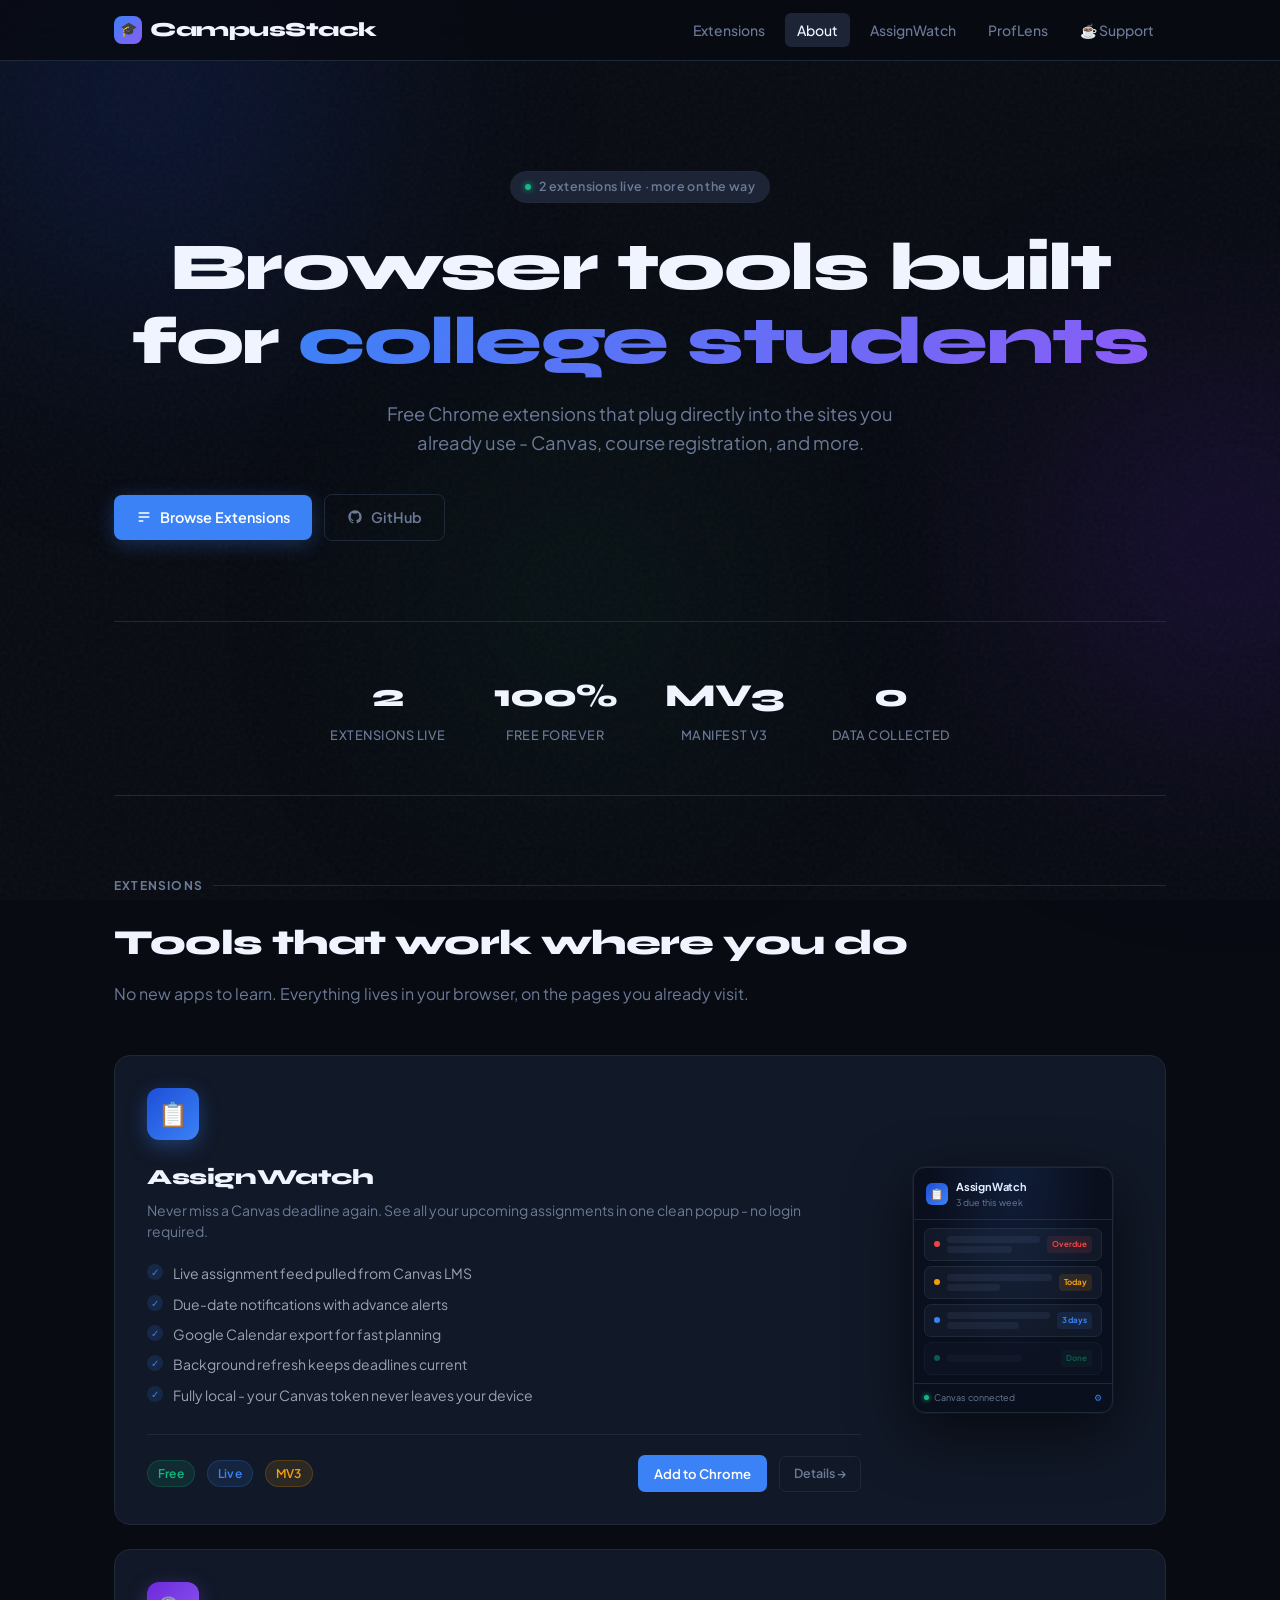
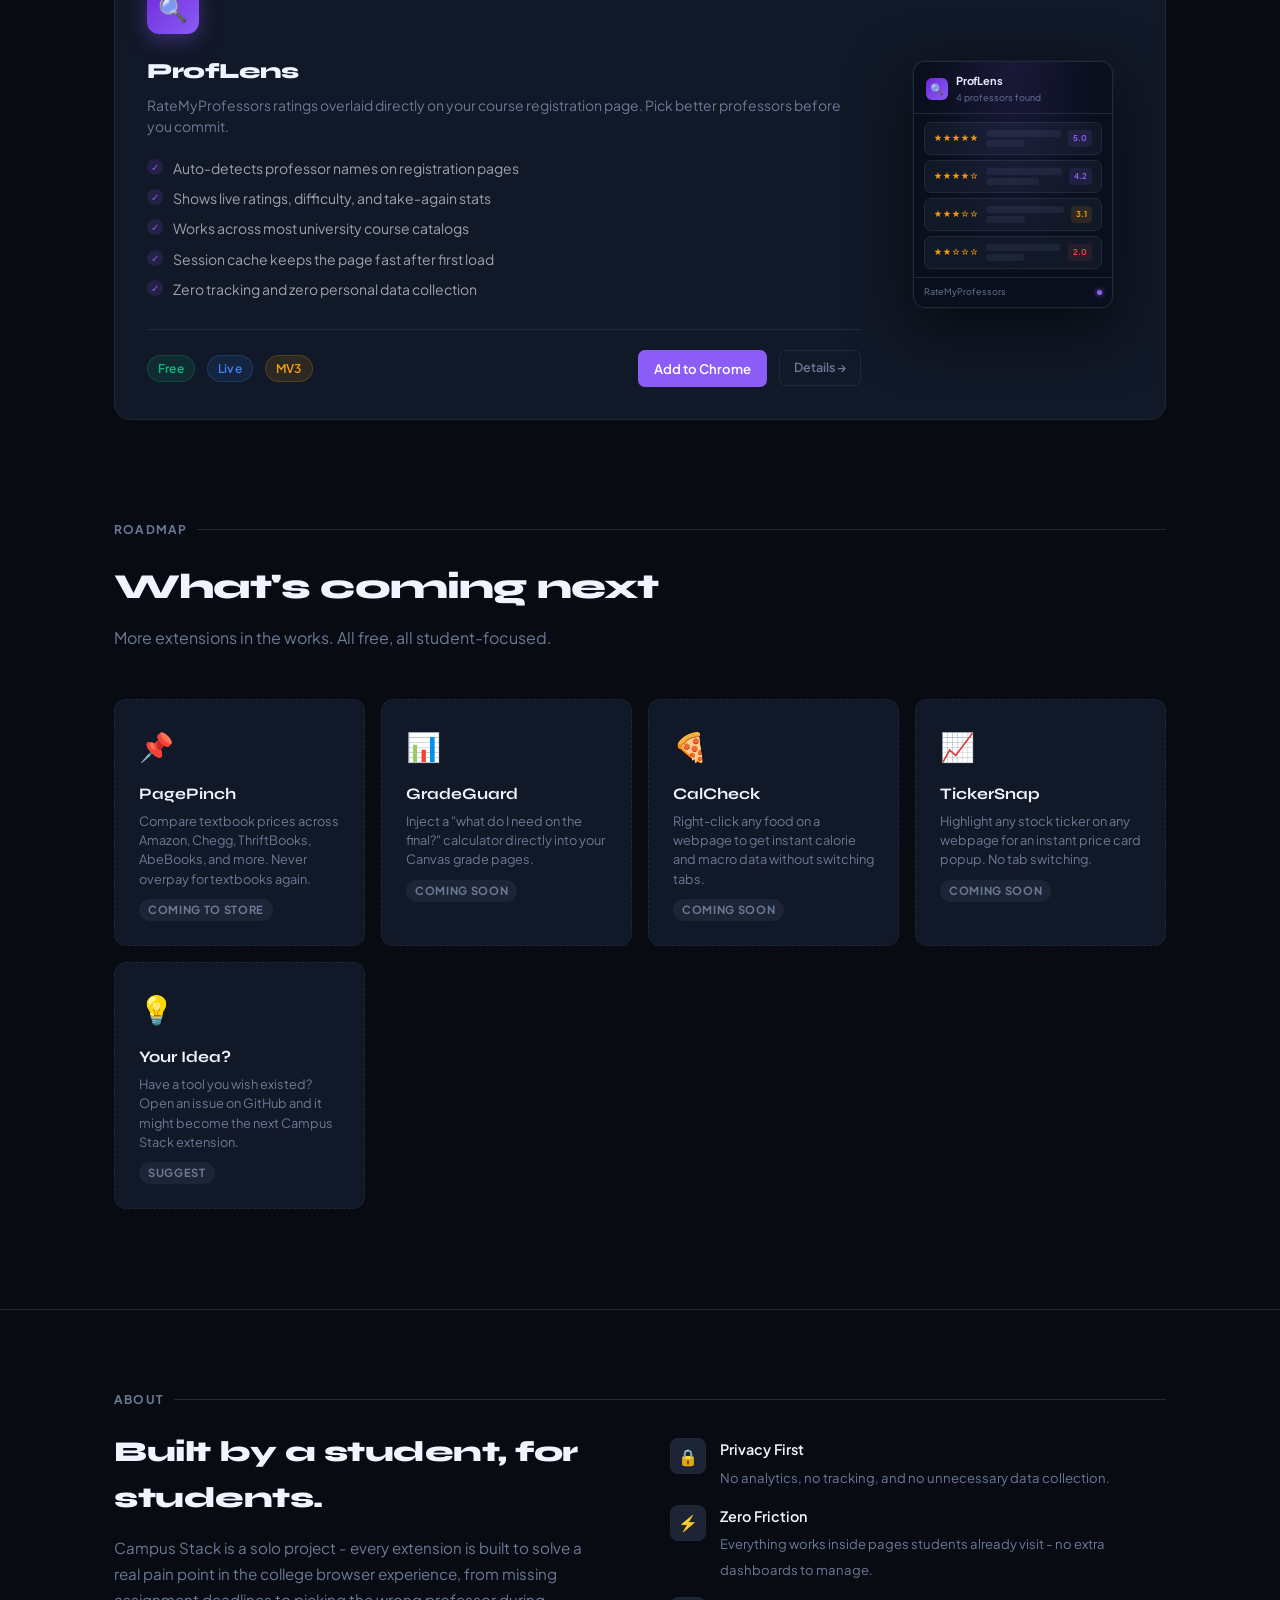
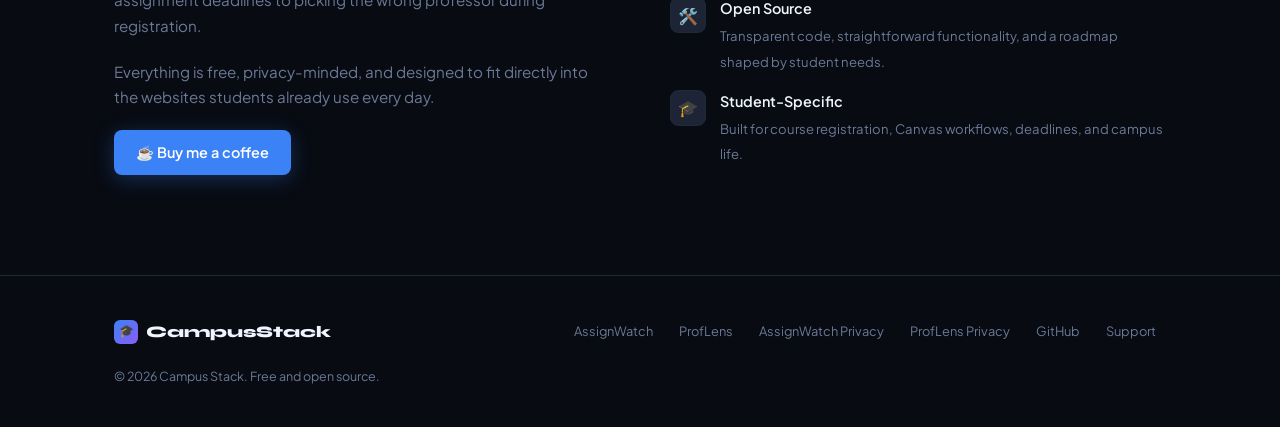
==== index.html @ e3890bf1 "Rebuild campusstack.dev — scroll animations, detail pages, popup mockups - Extract CSS/JS into style" ====
<!DOCTYPE html>
<html lang="en">
<head>
  <meta charset="UTF-8">
  <meta name="viewport" content="width=device-width, initial-scale=1.0">
  <title>Campus Stack - Free Chrome Extensions for Students</title>
  <meta name="description" content="Free Chrome extensions built for college students. Track assignments, find professor ratings, and more - all without leaving your browser.">
  <link rel="preconnect" href="https://fonts.googleapis.com">
  <link rel="preconnect" href="https://fonts.gstatic.com" crossorigin>
  <link href="https://fonts.googleapis.com/css2?family=Syne:wght@700;800&family=Plus+Jakarta+Sans:wght@400;500;600&display=swap" rel="stylesheet">
  <link rel="stylesheet" href="style.css">
  <script src="main.js" defer></script>
</head>
<body>
  <div class="blob blob-1"></div>
  <div class="blob blob-2"></div>
  <div class="blob blob-3"></div>

  <nav>
    <div class="nav-inner">
      <a href="/" class="nav-logo">
        <span class="logo-icon">🎓</span>
        CampusStack
      </a>
      <div class="nav-links">
        <a href="#extensions">Extensions</a>
        <a href="#about">About</a>
        <a href="assignwatch/">AssignWatch</a>
        <a href="proflens/">ProfLens</a>
        <a href="https://buymeacoffee.com/nefariousdeed" target="_blank" rel="noopener noreferrer">☕ Support</a>
      </div>
      <button class="nav-hamburger" id="nav-hamburger" aria-label="Toggle menu" aria-expanded="false" type="button">
        <svg width="20" height="20" fill="none" viewBox="0 0 24 24" stroke="currentColor" stroke-width="2">
          <path d="M4 6h16M4 12h16M4 18h16"></path>
        </svg>
      </button>
    </div>
  </nav>

  <section class="hero">
    <div class="container">
      <div class="hero-badge animate-up">
        <span class="dot"></span>
        2 extensions live · more on the way
      </div>
      <h1 class="animate-up delay-1">Browser tools built for <span class="accent">college students</span></h1>
      <p class="animate-up delay-2">Free Chrome extensions that plug directly into the sites you already use - Canvas, course registration, and more.</p>
      <div class="hero-ctas animate-up delay-3">
        <a href="#extensions" class="btn-primary">
          <svg width="16" height="16" fill="none" viewBox="0 0 24 24" stroke="currentColor" stroke-width="2"><path d="M4 6h16M4 12h16M4 18h7"></path></svg>
          Browse Extensions
        </a>
        <a href="https://github.com/nefariousdeed" target="_blank" rel="noopener noreferrer" class="btn-ghost">
          <svg width="16" height="16" viewBox="0 0 24 24" fill="currentColor"><path d="M12 2C6.477 2 2 6.484 2 12.017c0 4.425 2.865 8.18 6.839 9.504.5.092.682-.217.682-.483 0-.237-.008-.868-.013-1.703-2.782.605-3.369-1.343-3.369-1.343-.454-1.158-1.11-1.466-1.11-1.466-.908-.62.069-.608.069-.608 1.003.07 1.531 1.032 1.531 1.032.892 1.53 2.341 1.088 2.91.832.092-.647.35-1.088.636-1.338-2.22-.253-4.555-1.113-4.555-4.951 0-1.093.39-1.988 1.029-2.688-.103-.253-.446-1.272.098-2.65 0 0 .84-.27 2.75 1.026A9.564 9.564 0 0112 6.844c.85.004 1.705.115 2.504.337 1.909-1.296 2.747-1.027 2.747-1.027.546 1.379.202 2.398.1 2.651.64.7 1.028 1.595 1.028 2.688 0 3.848-2.339 4.695-4.566 4.92.359.31.678.921.678 1.856 0 1.338-.012 2.419-.012 2.747 0 .268.18.58.688.482A10.019 10.019 0 0022 12.017C22 6.484 17.522 2 12 2z"></path></svg>
          GitHub
        </a>
      </div>
    </div>
  </section>

  <div class="container">
    <div class="stats">
      <div class="stat">
        <span class="stat-number animate-up" data-target="2">2</span>
        <span class="stat-label animate-up delay-1">Extensions Live</span>
      </div>
      <div class="stat">
        <span class="stat-number animate-up delay-1">100%</span>
        <span class="stat-label animate-up delay-2">Free Forever</span>
      </div>
      <div class="stat">
        <span class="stat-number animate-up delay-2">MV3</span>
        <span class="stat-label animate-up delay-3">Manifest V3</span>
      </div>
      <div class="stat">
        <span class="stat-number animate-up delay-3" data-target="0">0</span>
        <span class="stat-label animate-up delay-4">Data Collected</span>
      </div>
    </div>
  </div>

  <section class="extensions" id="extensions">
    <div class="container">
      <div class="section-label animate-up">Extensions</div>
      <h2 class="section-title animate-up delay-1">Tools that work where you do</h2>
      <p class="section-sub animate-up delay-2">No new apps to learn. Everything lives in your browser, on the pages you already visit.</p>

      <div class="ext-grid">
        <div class="ext-card blue animate-up">
          <div class="ext-content">
            <div class="ext-icon blue">📋</div>
            <div class="ext-name">AssignWatch</div>
            <div class="ext-tagline">Never miss a Canvas deadline again. See all your upcoming assignments in one clean popup - no login required.</div>
            <ul class="ext-features">
              <li><span class="check blue">✓</span>Live assignment feed pulled from Canvas LMS</li>
              <li><span class="check blue">✓</span>Due-date notifications with advance alerts</li>
              <li><span class="check blue">✓</span>Google Calendar export for fast planning</li>
              <li><span class="check blue">✓</span>Background refresh keeps deadlines current</li>
              <li><span class="check blue">✓</span>Fully local - your Canvas token never leaves your device</li>
            </ul>
            <div class="ext-footer">
              <div class="ext-meta">
                <span class="ext-tag free">Free</span>
                <span class="ext-tag live">Live</span>
                <span class="ext-tag mv3">MV3</span>
              </div>
              <div class="ext-actions">
                <a href="https://chromewebstore.google.com/detail/assignwatch/hmjgbdkllpommkibiebcnhfihbcpmija" target="_blank" rel="noopener noreferrer" class="btn-ext blue">Add to Chrome</a>
                <a href="assignwatch/" class="btn-ghost btn-ext" style="font-size:0.78rem; padding:7px 14px;">Details →</a>
              </div>
            </div>
          </div>
          <div class="ext-preview">
            <div class="popup-mockup blue-glow">
              <div class="popup-header">
                <div class="popup-header-icon" style="background:linear-gradient(135deg,#1d4ed8,#3b82f6)">📋</div>
                <div>
                  <div class="popup-header-title">AssignWatch</div>
                  <div class="popup-header-sub">3 due this week</div>
                </div>
              </div>
              <div class="popup-body">
                <div class="popup-row">
                  <div class="popup-row-dot" style="background:#ef4444"></div>
                  <div class="popup-row-lines">
                    <div class="popup-row-line w-full"></div>
                    <div class="popup-row-line w-70"></div>
                  </div>
                  <div class="popup-row-badge" style="background:rgba(239,68,68,0.12);color:#ef4444">Overdue</div>
                </div>
                <div class="popup-row">
                  <div class="popup-row-dot" style="background:#f59e0b"></div>
                  <div class="popup-row-lines">
                    <div class="popup-row-line w-full"></div>
                    <div class="popup-row-line w-50"></div>
                  </div>
                  <div class="popup-row-badge" style="background:rgba(245,158,11,0.12);color:#f59e0b">Today</div>
                </div>
                <div class="popup-row">
                  <div class="popup-row-dot" style="background:#3b82f6"></div>
                  <div class="popup-row-lines">
                    <div class="popup-row-line w-full"></div>
                    <div class="popup-row-line w-70"></div>
                  </div>
                  <div class="popup-row-badge" style="background:rgba(59,130,246,0.12);color:#3b82f6">3 days</div>
                </div>
                <div class="popup-row" style="opacity:0.45">
                  <div class="popup-row-dot" style="background:#10b981"></div>
                  <div class="popup-row-lines">
                    <div class="popup-row-line w-70"></div>
                  </div>
                  <div class="popup-row-badge" style="background:rgba(16,185,129,0.1);color:#10b981">Done</div>
                </div>
              </div>
              <div class="popup-footer">
                <div style="display:flex;align-items:center;gap:5px">
                  <div class="popup-footer-dot"></div>
                  <div class="popup-footer-text">Canvas connected</div>
                </div>
                <div class="popup-footer-text" style="color:#3b82f6">⚙</div>
              </div>
            </div>
          </div>
        </div>

        <div class="ext-card purple animate-up delay-2">
          <div class="ext-content">
            <div class="ext-icon purple">🔍</div>
            <div class="ext-name">ProfLens</div>
            <div class="ext-tagline">RateMyProfessors ratings overlaid directly on your course registration page. Pick better professors before you commit.</div>
            <ul class="ext-features">
              <li><span class="check purple">✓</span>Auto-detects professor names on registration pages</li>
              <li><span class="check purple">✓</span>Shows live ratings, difficulty, and take-again stats</li>
              <li><span class="check purple">✓</span>Works across most university course catalogs</li>
              <li><span class="check purple">✓</span>Session cache keeps the page fast after first load</li>
              <li><span class="check purple">✓</span>Zero tracking and zero personal data collection</li>
            </ul>
            <div class="ext-footer">
              <div class="ext-meta">
                <span class="ext-tag free">Free</span>
                <span class="ext-tag live">Live</span>
                <span class="ext-tag mv3">MV3</span>
              </div>
              <div class="ext-actions">
                <a href="https://chromewebstore.google.com/detail/proflens/adcnbjmmnhijnghhgcfhgnbnobldcikc" target="_blank" rel="noopener noreferrer" class="btn-ext purple">Add to Chrome</a>
                <a href="proflens/" class="btn-ghost btn-ext" style="font-size:0.78rem; padding:7px 14px;">Details →</a>
              </div>
            </div>
          </div>
          <div class="ext-preview">
            <div class="popup-mockup purple-glow">
              <div class="popup-header">
                <div class="popup-header-icon" style="background:linear-gradient(135deg,#6d28d9,#8b5cf6)">🔍</div>
                <div>
                  <div class="popup-header-title">ProfLens</div>
                  <div class="popup-header-sub">4 professors found</div>
                </div>
              </div>
              <div class="popup-body">
                <div class="popup-row">
                  <div style="font-size:9px;color:#f59e0b;letter-spacing:1px;flex-shrink:0">★★★★★</div>
                  <div class="popup-row-lines">
                    <div class="popup-row-line w-full"></div>
                    <div class="popup-row-line w-50"></div>
                  </div>
                  <div class="popup-row-badge" style="background:rgba(139,92,246,0.12);color:#8b5cf6">5.0</div>
                </div>
                <div class="popup-row">
                  <div style="font-size:9px;color:#f59e0b;letter-spacing:1px;flex-shrink:0">★★★★☆</div>
                  <div class="popup-row-lines">
                    <div class="popup-row-line w-full"></div>
                    <div class="popup-row-line w-70"></div>
                  </div>
                  <div class="popup-row-badge" style="background:rgba(139,92,246,0.12);color:#8b5cf6">4.2</div>
                </div>
                <div class="popup-row">
                  <div style="font-size:9px;color:#f59e0b;letter-spacing:1px;flex-shrink:0">★★★☆☆</div>
                  <div class="popup-row-lines">
                    <div class="popup-row-line w-full"></div>
                    <div class="popup-row-line w-50"></div>
                  </div>
                  <div class="popup-row-badge" style="background:rgba(245,158,11,0.12);color:#f59e0b">3.1</div>
                </div>
                <div class="popup-row">
                  <div style="font-size:9px;color:#f59e0b;letter-spacing:1px;flex-shrink:0">★★☆☆☆</div>
                  <div class="popup-row-lines">
                    <div class="popup-row-line w-full"></div>
                    <div class="popup-row-line w-50"></div>
                  </div>
                  <div class="popup-row-badge" style="background:rgba(239,68,68,0.1);color:#ef4444">2.0</div>
                </div>
              </div>
              <div class="popup-footer">
                <div class="popup-footer-text">RateMyProfessors</div>
                <div class="popup-footer-dot" style="background:#8b5cf6;box-shadow:0 0 5px #8b5cf6"></div>
              </div>
            </div>
          </div>
        </div>
      </div>
    </div>
  </section>

  <section class="coming-soon" id="roadmap">
    <div class="container">
      <div class="section-label animate-up">Roadmap</div>
      <h2 class="section-title animate-up delay-1">What's coming next</h2>
      <p class="section-sub animate-up delay-2">More extensions in the works. All free, all student-focused.</p>
      <div class="coming-grid">
        <div class="coming-card animate-up">
          <div class="coming-icon">📌</div>
          <div class="coming-name">PagePinch</div>
          <div class="coming-desc">Compare textbook prices across Amazon, Chegg, ThriftBooks, AbeBooks, and more. Never overpay for textbooks again.</div>
          <span class="coming-pill">Coming to Store</span>
        </div>
        <div class="coming-card animate-up delay-1">
          <div class="coming-icon">📊</div>
          <div class="coming-name">GradeGuard</div>
          <div class="coming-desc">Inject a "what do I need on the final?" calculator directly into your Canvas grade pages.</div>
          <span class="coming-pill">Coming Soon</span>
        </div>
        <div class="coming-card animate-up delay-2">
          <div class="coming-icon">🍕</div>
          <div class="coming-name">CalCheck</div>
          <div class="coming-desc">Right-click any food on a webpage to get instant calorie and macro data without switching tabs.</div>
          <span class="coming-pill">Coming Soon</span>
        </div>
        <div class="coming-card animate-up delay-3">
          <div class="coming-icon">📈</div>
          <div class="coming-name">TickerSnap</div>
          <div class="coming-desc">Highlight any stock ticker on any webpage for an instant price card popup. No tab switching.</div>
          <span class="coming-pill">Coming Soon</span>
        </div>
        <div class="coming-card animate-up delay-4">
          <div class="coming-icon">💡</div>
          <div class="coming-name">Your Idea?</div>
          <div class="coming-desc">Have a tool you wish existed? Open an issue on GitHub and it might become the next Campus Stack extension.</div>
          <span class="coming-pill">Suggest</span>
        </div>
      </div>
    </div>
  </section>

  <section class="about" id="about">
    <div class="container">
      <div class="section-label animate-up">About</div>
      <div class="about-inner">
        <div class="about-text animate-up delay-1">
          <h2>Built by a student, for students.</h2>
          <p>Campus Stack is a solo project - every extension is built to solve a real pain point in the college browser experience, from missing assignment deadlines to picking the wrong professor during registration.</p>
          <p>Everything is free, privacy-minded, and designed to fit directly into the websites students already use every day.</p>
          <a href="https://buymeacoffee.com/nefariousdeed" target="_blank" rel="noopener noreferrer" class="btn-primary">☕ Buy me a coffee</a>
        </div>
        <div class="about-values animate-up delay-2">
          <div class="about-val">
            <div class="about-val-icon">🔒</div>
            <div class="about-val-text">
              <strong>Privacy First</strong>
              <span>No analytics, no tracking, and no unnecessary data collection.</span>
            </div>
          </div>
          <div class="about-val">
            <div class="about-val-icon">⚡</div>
            <div class="about-val-text">
              <strong>Zero Friction</strong>
              <span>Everything works inside pages students already visit - no extra dashboards to manage.</span>
            </div>
          </div>
          <div class="about-val">
            <div class="about-val-icon">🛠️</div>
            <div class="about-val-text">
              <strong>Open Source</strong>
              <span>Transparent code, straightforward functionality, and a roadmap shaped by student needs.</span>
            </div>
          </div>
          <div class="about-val">
            <div class="about-val-icon">🎓</div>
            <div class="about-val-text">
              <strong>Student-Specific</strong>
              <span>Built for course registration, Canvas workflows, deadlines, and campus life.</span>
            </div>
          </div>
        </div>
      </div>
    </div>
  </section>

  <footer>
    <div class="container">
      <div class="footer-inner">
        <a href="/" class="footer-logo">
          <span class="logo-icon">🎓</span>
          CampusStack
        </a>
        <div class="footer-links">
          <a href="assignwatch/">AssignWatch</a>
          <a href="proflens/">ProfLens</a>
          <a href="assignwatch/privacy.html">AssignWatch Privacy</a>
          <a href="proflens/privacy.html">ProfLens Privacy</a>
          <a href="https://github.com/nefariousdeed" target="_blank" rel="noopener noreferrer">GitHub</a>
          <a href="https://buymeacoffee.com/nefariousdeed" target="_blank" rel="noopener noreferrer">Support</a>
        </div>
        <span class="footer-copy">© 2026 Campus Stack. Free and open source.</span>
      </div>
    </div>
  </footer>
</body>
</html>
---- style.css ----
*, *::before, *::after {
  box-sizing: border-box;
  margin: 0;
  padding: 0;
}

:root {
  --bg: #080b12;
  --surface: #0e1220;
  --card: #111827;
  --border: #1f2937;
  --blue: #3b82f6;
  --blue-glow: rgba(59, 130, 246, 0.18);
  --purple: #8b5cf6;
  --green: #10b981;
  --amber: #f59e0b;
  --text: #f0f4ff;
  --muted: #6b7a96;
  --subtle: #1c2436;
}

html {
  scroll-behavior: smooth;
}

body {
  background: var(--bg);
  color: var(--text);
  font-family: 'Plus Jakarta Sans', sans-serif;
  font-size: 16px;
  line-height: 1.6;
  min-height: 100vh;
  overflow-x: hidden;
}

body::before {
  content: '';
  position: fixed;
  inset: 0;
  background-image: url("data:image/svg+xml,%3Csvg viewBox='0 0 256 256' xmlns='http://www.w3.org/2000/svg'%3E%3Cfilter id='n'%3E%3CfeTurbulence type='fractalNoise' baseFrequency='0.9' numOctaves='4' stitchTiles='stitch'/%3E%3C/filter%3E%3Crect width='100%25' height='100%25' filter='url(%23n)' opacity='0.04'/%3E%3C/svg%3E");
  pointer-events: none;
  z-index: 0;
}

.blob {
  position: fixed;
  border-radius: 50%;
  filter: blur(120px);
  pointer-events: none;
  z-index: 0;
  opacity: 0.35;
}

.blob-1 {
  width: 600px;
  height: 600px;
  top: -200px;
  left: -150px;
  background: radial-gradient(circle, #1d40af 0%, transparent 70%);
}

.blob-2 {
  width: 500px;
  height: 500px;
  top: 300px;
  right: -200px;
  background: radial-gradient(circle, #5b21b6 0%, transparent 70%);
}

.blob-3 {
  width: 400px;
  height: 400px;
  bottom: 100px;
  left: 30%;
  background: radial-gradient(circle, #0e4d3a 0%, transparent 70%);
}

.container {
  max-width: 1100px;
  margin: 0 auto;
  padding: 0 24px;
  position: relative;
  z-index: 1;
}

nav {
  position: sticky;
  top: 0;
  z-index: 100;
  backdrop-filter: blur(16px);
  -webkit-backdrop-filter: blur(16px);
  background: rgba(8, 11, 18, 0.8);
  border-bottom: 1px solid var(--border);
}

nav.scrolled {
  box-shadow: 0 1px 24px rgba(0, 0, 0, 0.4);
}

.nav-inner {
  max-width: 1100px;
  margin: 0 auto;
  padding: 0 24px;
  min-height: 60px;
  display: flex;
  align-items: center;
  justify-content: space-between;
  position: relative;
}

.nav-logo,
.footer-logo {
  font-family: 'Syne', sans-serif;
  font-weight: 800;
  color: var(--text);
  text-decoration: none;
  display: inline-flex;
  align-items: center;
  gap: 8px;
}

.nav-logo {
  font-size: 1.25rem;
  letter-spacing: -0.5px;
}

.logo-icon,
.footer-logo .logo-icon {
  width: 28px;
  height: 28px;
  background: linear-gradient(135deg, var(--blue), var(--purple));
  border-radius: 8px;
  display: flex;
  align-items: center;
  justify-content: center;
  font-size: 14px;
}

.footer-logo .logo-icon {
  width: 24px;
  height: 24px;
  border-radius: 6px;
  font-size: 12px;
}

.nav-links {
  display: flex;
  align-items: center;
  gap: 8px;
}

.nav-links a {
  color: var(--muted);
  text-decoration: none;
  font-size: 0.875rem;
  font-weight: 500;
  padding: 6px 12px;
  border-radius: 6px;
  transition: color 0.2s, background 0.2s;
}

.nav-links a:hover,
.nav-links a.active {
  color: var(--text);
  background: var(--subtle);
}

.nav-hamburger {
  display: none;
  background: none;
  border: none;
  cursor: pointer;
  color: var(--muted);
  padding: 4px;
}

.hero {
  padding: 110px 0 80px;
  text-align: center;
}

.hero-badge,
.detail-hero-badge {
  display: inline-flex;
  align-items: center;
  gap: 8px;
  background: var(--subtle);
  border: 1px solid var(--border);
  border-radius: 100px;
  padding: 5px 14px;
  font-size: 0.78rem;
  font-weight: 600;
  color: var(--muted);
  letter-spacing: 0.03em;
}

.hero-badge {
  margin-bottom: 28px;
}

.hero-badge .dot {
  width: 6px;
  height: 6px;
  border-radius: 50%;
  background: var(--green);
  box-shadow: 0 0 6px var(--green);
}

.hero h1 {
  font-family: 'Syne', sans-serif;
  font-size: clamp(2.6rem, 6vw, 4.2rem);
  font-weight: 800;
  line-height: 1.1;
  letter-spacing: -1.5px;
  margin-bottom: 20px;
}

.hero h1 .accent {
  background: linear-gradient(135deg, var(--blue) 0%, var(--purple) 100%);
  -webkit-background-clip: text;
  -webkit-text-fill-color: transparent;
  background-clip: text;
}

.hero p {
  font-size: 1.15rem;
  color: var(--muted);
  max-width: 520px;
  margin: 0 auto 36px;
  font-weight: 400;
}

.hero-ctas,
.detail-cta-group,
.ext-actions {
  display: flex;
  align-items: center;
  gap: 12px;
  flex-wrap: wrap;
}

.btn-primary,
.btn-ghost,
.btn-ext {
  display: inline-flex;
  align-items: center;
  gap: 8px;
  font-family: 'Plus Jakarta Sans', sans-serif;
  font-weight: 600;
  text-decoration: none;
  border-radius: 8px;
  transition: background 0.2s, transform 0.15s, box-shadow 0.2s, border-color 0.2s, color 0.2s;
}

.btn-primary {
  background: var(--blue);
  color: #fff;
  font-size: 0.9rem;
  padding: 11px 22px;
  box-shadow: 0 4px 20px rgba(59, 130, 246, 0.3);
}

.btn-primary:hover {
  background: #2563eb;
  transform: translateY(-1px);
  box-shadow: 0 6px 28px rgba(59, 130, 246, 0.45);
}

.btn-ghost {
  background: transparent;
  color: var(--muted);
  border: 1px solid var(--border);
  font-size: 0.9rem;
  padding: 11px 22px;
}

.btn-ghost:hover {
  color: var(--text);
  border-color: #374151;
  transform: translateY(-1px);
}

.stats {
  display: flex;
  justify-content: center;
  gap: 48px;
  padding: 48px 0;
  border-top: 1px solid var(--border);
  border-bottom: 1px solid var(--border);
  margin-bottom: 80px;
  flex-wrap: wrap;
}

.stat {
  text-align: center;
}

.stat-number {
  font-family: 'Syne', sans-serif;
  font-size: 2rem;
  font-weight: 800;
  letter-spacing: -1px;
  color: var(--text);
  display: block;
}

.stat-label {
  font-size: 0.8rem;
  color: var(--muted);
  font-weight: 500;
  letter-spacing: 0.04em;
  text-transform: uppercase;
}

.section-label {
  display: flex;
  align-items: center;
  gap: 10px;
  font-size: 0.75rem;
  font-weight: 700;
  letter-spacing: 0.1em;
  text-transform: uppercase;
  color: var(--muted);
  margin-bottom: 20px;
}

.section-label::after {
  content: '';
  flex: 1;
  height: 1px;
  background: var(--border);
}

.section-title {
  font-family: 'Syne', sans-serif;
  font-size: clamp(1.6rem, 3.5vw, 2.2rem);
  font-weight: 800;
  letter-spacing: -0.8px;
  margin-bottom: 10px;
}

.section-sub {
  color: var(--muted);
  font-size: 1rem;
  margin-bottom: 48px;
}

.extensions,
.coming-soon {
  padding: 0 0 100px;
}

.ext-grid {
  display: grid;
  gap: 24px;
}

.ext-card {
  background: var(--card);
  border: 1px solid var(--border);
  border-radius: 16px;
  padding: 32px;
  transition: border-color 0.25s, transform 0.2s, box-shadow 0.25s;
  position: relative;
  overflow: hidden;
  display: grid;
  grid-template-columns: 1fr 240px;
  gap: 32px;
  align-items: start;
}

.ext-card::before {
  content: '';
  position: absolute;
  inset: 0;
  border-radius: 16px;
  opacity: 0;
  transition: opacity 0.3s;
}

.ext-card.blue::before {
  background: radial-gradient(ellipse at top left, rgba(59, 130, 246, 0.08) 0%, transparent 60%);
}

.ext-card.purple::before {
  background: radial-gradient(ellipse at top left, rgba(139, 92, 246, 0.08) 0%, transparent 60%);
}

.ext-card:hover {
  border-color: #374151;
  transform: translateY(-3px);
  box-shadow: 0 16px 40px rgba(0, 0, 0, 0.4);
}

.ext-card:hover::before {
  opacity: 1;
}

.ext-content {
  position: relative;
  z-index: 1;
}

.ext-icon {
  width: 52px;
  height: 52px;
  border-radius: 12px;
  display: flex;
  align-items: center;
  justify-content: center;
  font-size: 24px;
  margin-bottom: 20px;
}

.ext-icon.blue,
.detail-icon.blue {
  background: linear-gradient(135deg, #1d4ed8, #3b82f6);
  box-shadow: 0 6px 20px rgba(59, 130, 246, 0.35);
}

.ext-icon.purple,
.detail-icon.purple {
  background: linear-gradient(135deg, #6d28d9, #8b5cf6);
  box-shadow: 0 6px 20px rgba(139, 92, 246, 0.35);
}

.ext-name {
  font-family: 'Syne', sans-serif;
  font-size: 1.35rem;
  font-weight: 800;
  letter-spacing: -0.4px;
  margin-bottom: 6px;
}

.ext-tagline {
  font-size: 0.875rem;
  color: var(--muted);
  margin-bottom: 20px;
  line-height: 1.5;
}

.ext-features {
  list-style: none;
  display: flex;
  flex-direction: column;
  gap: 8px;
  margin-bottom: 28px;
}

.ext-features li {
  display: flex;
  align-items: flex-start;
  gap: 10px;
  font-size: 0.875rem;
  color: #9ca3af;
}

.check {
  flex-shrink: 0;
  width: 16px;
  height: 16px;
  margin-top: 2px;
  border-radius: 50%;
  display: flex;
  align-items: center;
  justify-content: center;
  font-size: 10px;
}

.check.blue {
  background: rgba(59, 130, 246, 0.15);
  color: var(--blue);
}

.check.purple {
  background: rgba(139, 92, 246, 0.15);
  color: var(--purple);
}

.ext-footer {
  display: flex;
  align-items: center;
  justify-content: space-between;
  flex-wrap: wrap;
  gap: 10px;
  padding-top: 20px;
  border-top: 1px solid var(--border);
}

.ext-meta,
.detail-tags {
  display: flex;
  gap: 12px;
  flex-wrap: wrap;
}

.ext-tag {
  font-size: 0.75rem;
  font-weight: 600;
  padding: 3px 10px;
  border-radius: 100px;
  letter-spacing: 0.02em;
}

.ext-tag.free { background: rgba(16, 185, 129, 0.12); color: var(--green); border: 1px solid rgba(16, 185, 129, 0.2); }
.ext-tag.mv3 { background: rgba(245, 158, 11, 0.12); color: var(--amber); border: 1px solid rgba(245, 158, 11, 0.2); }
.ext-tag.live { background: rgba(59, 130, 246, 0.12); color: var(--blue); border: 1px solid rgba(59, 130, 246, 0.2); }

.btn-ext {
  font-size: 0.82rem;
  padding: 8px 16px;
  border-radius: 7px;
}

.btn-ext.blue {
  background: var(--blue);
  color: #fff;
}

.btn-ext.purple {
  background: var(--purple);
  color: #fff;
}

.btn-ext:hover {
  filter: brightness(1.12);
  transform: translateY(-1px);
}

.ext-preview {
  position: relative;
  height: 100%;
  display: flex;
  align-items: center;
  justify-content: center;
}

.popup-mockup {
  width: 200px;
  background: #0a0f1e;
  border: 1px solid #1f2937;
  border-radius: 12px;
  overflow: hidden;
  box-shadow: 0 20px 60px rgba(0, 0, 0, 0.6), 0 0 0 1px rgba(255, 255, 255, 0.04);
  font-size: 11px;
  font-family: 'Plus Jakarta Sans', sans-serif;
  user-select: none;
  position: relative;
}

.popup-mockup::before {
  content: '';
  position: absolute;
  inset: 0;
  border-radius: 12px;
  pointer-events: none;
}

.popup-header {
  padding: 10px 12px 8px;
  border-bottom: 1px solid #1f2937;
  display: flex;
  align-items: center;
  gap: 8px;
}

.popup-header-icon {
  width: 22px;
  height: 22px;
  border-radius: 6px;
  display: flex;
  align-items: center;
  justify-content: center;
  font-size: 11px;
  flex-shrink: 0;
}

.popup-header-title {
  font-weight: 700;
  font-size: 11px;
  color: #f0f4ff;
  letter-spacing: -0.2px;
}

.popup-header-sub {
  font-size: 9px;
  color: #6b7a96;
  margin-top: 1px;
}

.popup-body {
  padding: 8px 10px;
  display: flex;
  flex-direction: column;
  gap: 5px;
}

.popup-row {
  background: #111827;
  border: 1px solid #1f2937;
  border-radius: 7px;
  padding: 7px 9px;
  display: flex;
  align-items: center;
  gap: 7px;
}

.popup-row-dot {
  width: 6px;
  height: 6px;
  border-radius: 50%;
  flex-shrink: 0;
}

.popup-row-lines {
  flex: 1;
  display: flex;
  flex-direction: column;
  gap: 3px;
}

.popup-row-line {
  height: 7px;
  border-radius: 3px;
  background: #1c2436;
}

.popup-row-line.w-full { width: 100%; }
.popup-row-line.w-70 { width: 70%; }
.popup-row-line.w-50 { width: 50%; }

.popup-row-badge {
  font-size: 8px;
  font-weight: 700;
  padding: 2px 5px;
  border-radius: 4px;
  white-space: nowrap;
  flex-shrink: 0;
}

.popup-footer {
  padding: 7px 10px;
  border-top: 1px solid #1f2937;
  display: flex;
  justify-content: space-between;
  align-items: center;
}

.popup-footer-dot {
  width: 5px;
  height: 5px;
  border-radius: 50%;
  background: #10b981;
  box-shadow: 0 0 5px #10b981;
}

.popup-footer-text {
  font-size: 9px;
  color: #6b7a96;
}

.popup-mockup.blue-glow::before {
  background: radial-gradient(ellipse at top, rgba(59, 130, 246, 0.12) 0%, transparent 60%);
}

.popup-mockup.purple-glow::before {
  background: radial-gradient(ellipse at top, rgba(139, 92, 246, 0.12) 0%, transparent 60%);
}

.popup-mockup.green-glow::before {
  background: radial-gradient(ellipse at top, rgba(16, 185, 129, 0.12) 0%, transparent 60%);
}

.coming-grid {
  display: grid;
  grid-template-columns: repeat(auto-fit, minmax(220px, 1fr));
  gap: 16px;
}

.coming-card {
  background: var(--card);
  border: 1px dashed var(--border);
  border-radius: 12px;
  padding: 24px;
  opacity: 0.72;
  transition: opacity 0.2s, border-color 0.2s;
}

.coming-card:hover {
  opacity: 0.95;
  border-color: #374151;
}

.coming-icon {
  font-size: 28px;
  margin-bottom: 12px;
}

.coming-name {
  font-family: 'Syne', sans-serif;
  font-weight: 700;
  font-size: 1rem;
  margin-bottom: 6px;
}

.coming-desc {
  font-size: 0.8rem;
  color: var(--muted);
  line-height: 1.5;
}

.coming-pill {
  display: inline-block;
  margin-top: 10px;
  font-size: 0.7rem;
  font-weight: 700;
  letter-spacing: 0.06em;
  text-transform: uppercase;
  color: var(--muted);
  background: var(--subtle);
  border-radius: 100px;
  padding: 2px 9px;
}

.about {
  padding: 80px 0 100px;
  border-top: 1px solid var(--border);
}

.about-inner {
  display: grid;
  grid-template-columns: 1fr 1fr;
  gap: 60px;
  align-items: center;
}

.about-text h2 {
  font-family: 'Syne', sans-serif;
  font-size: 1.8rem;
  font-weight: 800;
  letter-spacing: -0.5px;
  margin-bottom: 14px;
}

.about-text p {
  color: var(--muted);
  font-size: 0.95rem;
  line-height: 1.7;
  margin-bottom: 20px;
}

.about-values {
  display: flex;
  flex-direction: column;
  gap: 16px;
}

.about-val {
  display: flex;
  gap: 14px;
  align-items: flex-start;
}

.about-val-icon {
  width: 36px;
  height: 36px;
  flex-shrink: 0;
  border-radius: 8px;
  background: var(--subtle);
  border: 1px solid var(--border);
  display: flex;
  align-items: center;
  justify-content: center;
  font-size: 16px;
}

.about-val-text strong {
  display: block;
  font-size: 0.9rem;
  font-weight: 600;
  margin-bottom: 2px;
}

.about-val-text span {
  font-size: 0.82rem;
  color: var(--muted);
  line-height: 1.5;
}

footer {
  border-top: 1px solid var(--border);
  padding: 40px 0;
}

.footer-inner {
  display: flex;
  align-items: center;
  justify-content: space-between;
  flex-wrap: wrap;
  gap: 20px;
}

.footer-links {
  display: flex;
  gap: 6px;
  flex-wrap: wrap;
}

.footer-links a {
  font-size: 0.8rem;
  color: var(--muted);
  text-decoration: none;
  padding: 5px 10px;
  border-radius: 5px;
  transition: color 0.2s, background 0.2s;
}

.footer-links a:hover {
  color: var(--text);
  background: var(--subtle);
}

.footer-copy {
  font-size: 0.78rem;
  color: var(--muted);
}

.animate-up {
  opacity: 0;
  transform: translateY(32px);
  transition: opacity 0.6s ease, transform 0.6s ease;
}

.animate-up.visible {
  opacity: 1;
  transform: translateY(0);
}

.delay-1 { transition-delay: 0.1s; }
.delay-2 { transition-delay: 0.2s; }
.delay-3 { transition-delay: 0.3s; }
.delay-4 { transition-delay: 0.4s; }
.delay-5 { transition-delay: 0.5s; }

.detail-hero {
  padding: 80px 0 60px;
}

.detail-hero-badge {
  margin-bottom: 24px;
}

.detail-hero-badge a {
  color: var(--muted);
  text-decoration: none;
}

.detail-hero-badge a:hover {
  color: var(--text);
}

.detail-hero-badge .sep {
  opacity: 0.4;
}

.detail-icon {
  width: 72px;
  height: 72px;
  border-radius: 18px;
  display: flex;
  align-items: center;
  justify-content: center;
  font-size: 32px;
  margin-bottom: 28px;
}

.detail-hero h1 {
  font-family: 'Syne', sans-serif;
  font-size: clamp(2.4rem, 5vw, 3.6rem);
  font-weight: 800;
  letter-spacing: -1.5px;
  margin-bottom: 16px;
}

.detail-hero p {
  font-size: 1.1rem;
  color: var(--muted);
  max-width: 560px;
  line-height: 1.7;
  margin-bottom: 32px;
}

.feature-grid {
  display: grid;
  grid-template-columns: repeat(auto-fit, minmax(280px, 1fr));
  gap: 16px;
  margin-bottom: 80px;
}

.feature-card {
  background: var(--card);
  border: 1px solid var(--border);
  border-radius: 12px;
  padding: 24px;
  transition: border-color 0.2s, transform 0.2s;
}

.feature-card:hover {
  border-color: #374151;
  transform: translateY(-2px);
}

.feature-card-icon {
  font-size: 22px;
  margin-bottom: 12px;
}

.feature-card-title {
  font-size: 0.95rem;
  font-weight: 700;
  color: var(--text);
  margin-bottom: 6px;
}

.feature-card-desc {
  font-size: 0.82rem;
  color: var(--muted);
  line-height: 1.6;
}

.how-it-works {
  padding: 0 0 80px;
}

.steps {
  display: flex;
  flex-direction: column;
  gap: 0;
  position: relative;
}

.steps::before {
  content: '';
  position: absolute;
  left: 19px;
  top: 24px;
  bottom: 24px;
  width: 2px;
  background: var(--border);
}

.step {
  display: flex;
  gap: 20px;
  align-items: flex-start;
  padding-bottom: 32px;
}

.step:last-child {
  padding-bottom: 0;
}

.step-num {
  width: 40px;
  height: 40px;
  flex-shrink: 0;
  border-radius: 50%;
  background: var(--card);
  border: 2px solid var(--border);
  display: flex;
  align-items: center;
  justify-content: center;
  font-family: 'Syne', sans-serif;
  font-weight: 800;
  font-size: 0.9rem;
  color: var(--text);
  position: relative;
  z-index: 1;
}

.step-content {
  padding-top: 8px;
}

.step-title {
  font-weight: 700;
  font-size: 0.95rem;
  color: var(--text);
  margin-bottom: 4px;
}

.step-desc {
  font-size: 0.82rem;
  color: var(--muted);
  line-height: 1.6;
}

.privacy-strip {
  background: var(--card);
  border: 1px solid var(--border);
  border-radius: 12px;
  padding: 24px 28px;
  display: flex;
  align-items: flex-start;
  gap: 16px;
  margin-bottom: 80px;
}

.privacy-strip-icon {
  font-size: 24px;
  flex-shrink: 0;
  margin-top: 2px;
}

.privacy-strip-title {
  font-weight: 700;
  font-size: 0.95rem;
  margin-bottom: 4px;
}

.privacy-strip-text {
  font-size: 0.82rem;
  color: var(--muted);
  line-height: 1.6;
}

.privacy-strip-link {
  font-size: 0.78rem;
  color: var(--blue);
  text-decoration: none;
  margin-top: 6px;
  display: inline-block;
}

.privacy-strip-link:hover {
  text-decoration: underline;
}

.detail-cta-section {
  padding: 60px 0 100px;
  border-top: 1px solid var(--border);
  text-align: center;
}

.detail-cta-section h2 {
  font-family: 'Syne', sans-serif;
  font-size: clamp(1.6rem, 3.5vw, 2.4rem);
  font-weight: 800;
  letter-spacing: -0.8px;
  margin-bottom: 12px;
}

.detail-cta-section p {
  color: var(--muted);
  font-size: 0.95rem;
  margin-bottom: 28px;
}

.back-link {
  display: inline-flex;
  align-items: center;
  gap: 6px;
  color: var(--muted);
  text-decoration: none;
  font-size: 0.85rem;
  font-weight: 500;
  transition: color 0.2s;
}

.back-link:hover {
  color: var(--text);
}

@media (max-width: 820px) {
  .ext-card {
    grid-template-columns: 1fr;
  }

  .ext-preview {
    display: none;
  }
}

@media (max-width: 700px) {
  .about-inner {
    grid-template-columns: 1fr;
    gap: 32px;
  }

  .privacy-strip {
    flex-direction: column;
  }
}

@media (max-width: 600px) {
  .nav-hamburger {
    display: block;
  }

  .nav-links {
    display: none;
    flex-direction: column;
    position: absolute;
    top: 60px;
    left: 0;
    right: 0;
    background: rgba(8, 11, 18, 0.98);
    border-bottom: 1px solid var(--border);
    padding: 12px 24px;
    gap: 4px;
    z-index: 99;
  }

  .nav-links.open {
    display: flex;
  }

  .nav-links a {
    padding: 10px 12px;
  }

  .hero {
    padding-top: 90px;
  }

  .stats {
    gap: 24px;
  }

  .detail-cta-group {
    justify-content: center;
  }
}

@media (prefers-reduced-motion: reduce) {
  .animate-up {
    opacity: 1;
    transform: none;
    transition: none;
  }

  * {
    transition-duration: 0.01ms !important;
    animation-duration: 0.01ms !important;
  }
}
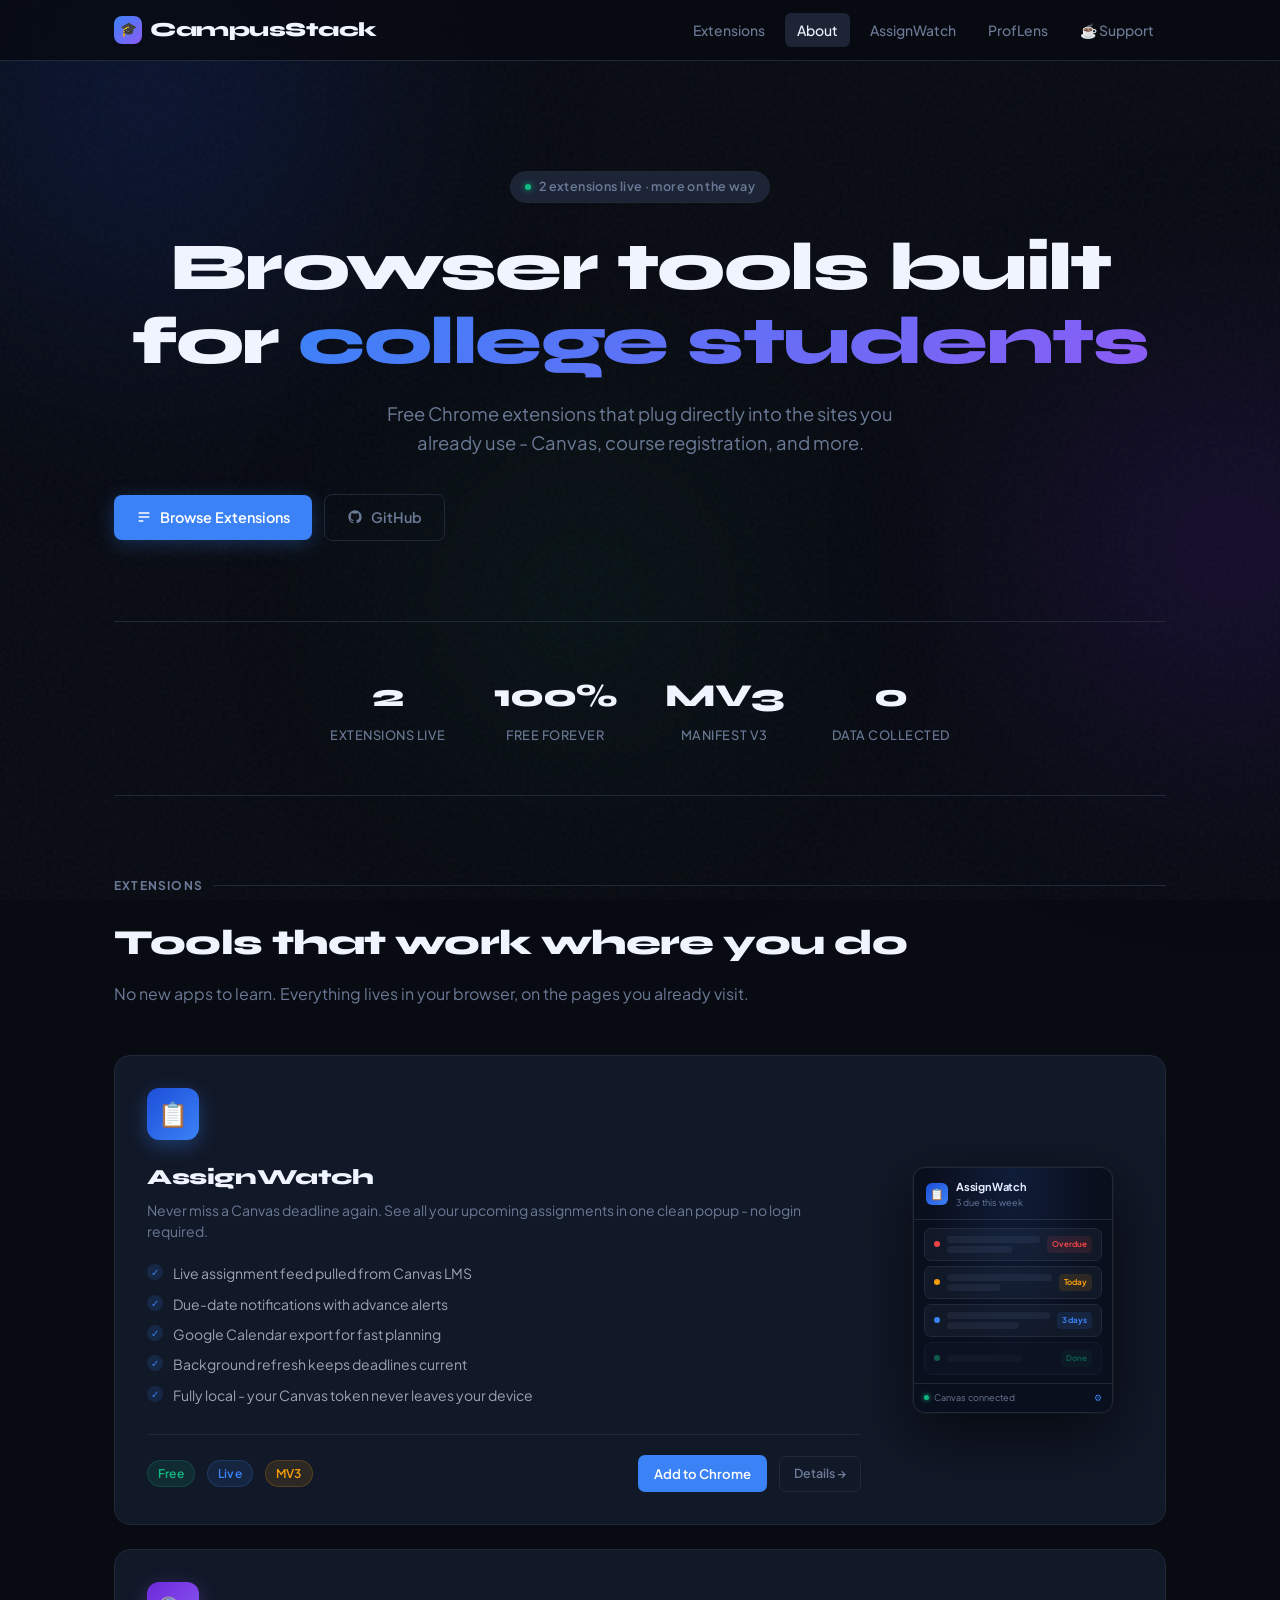
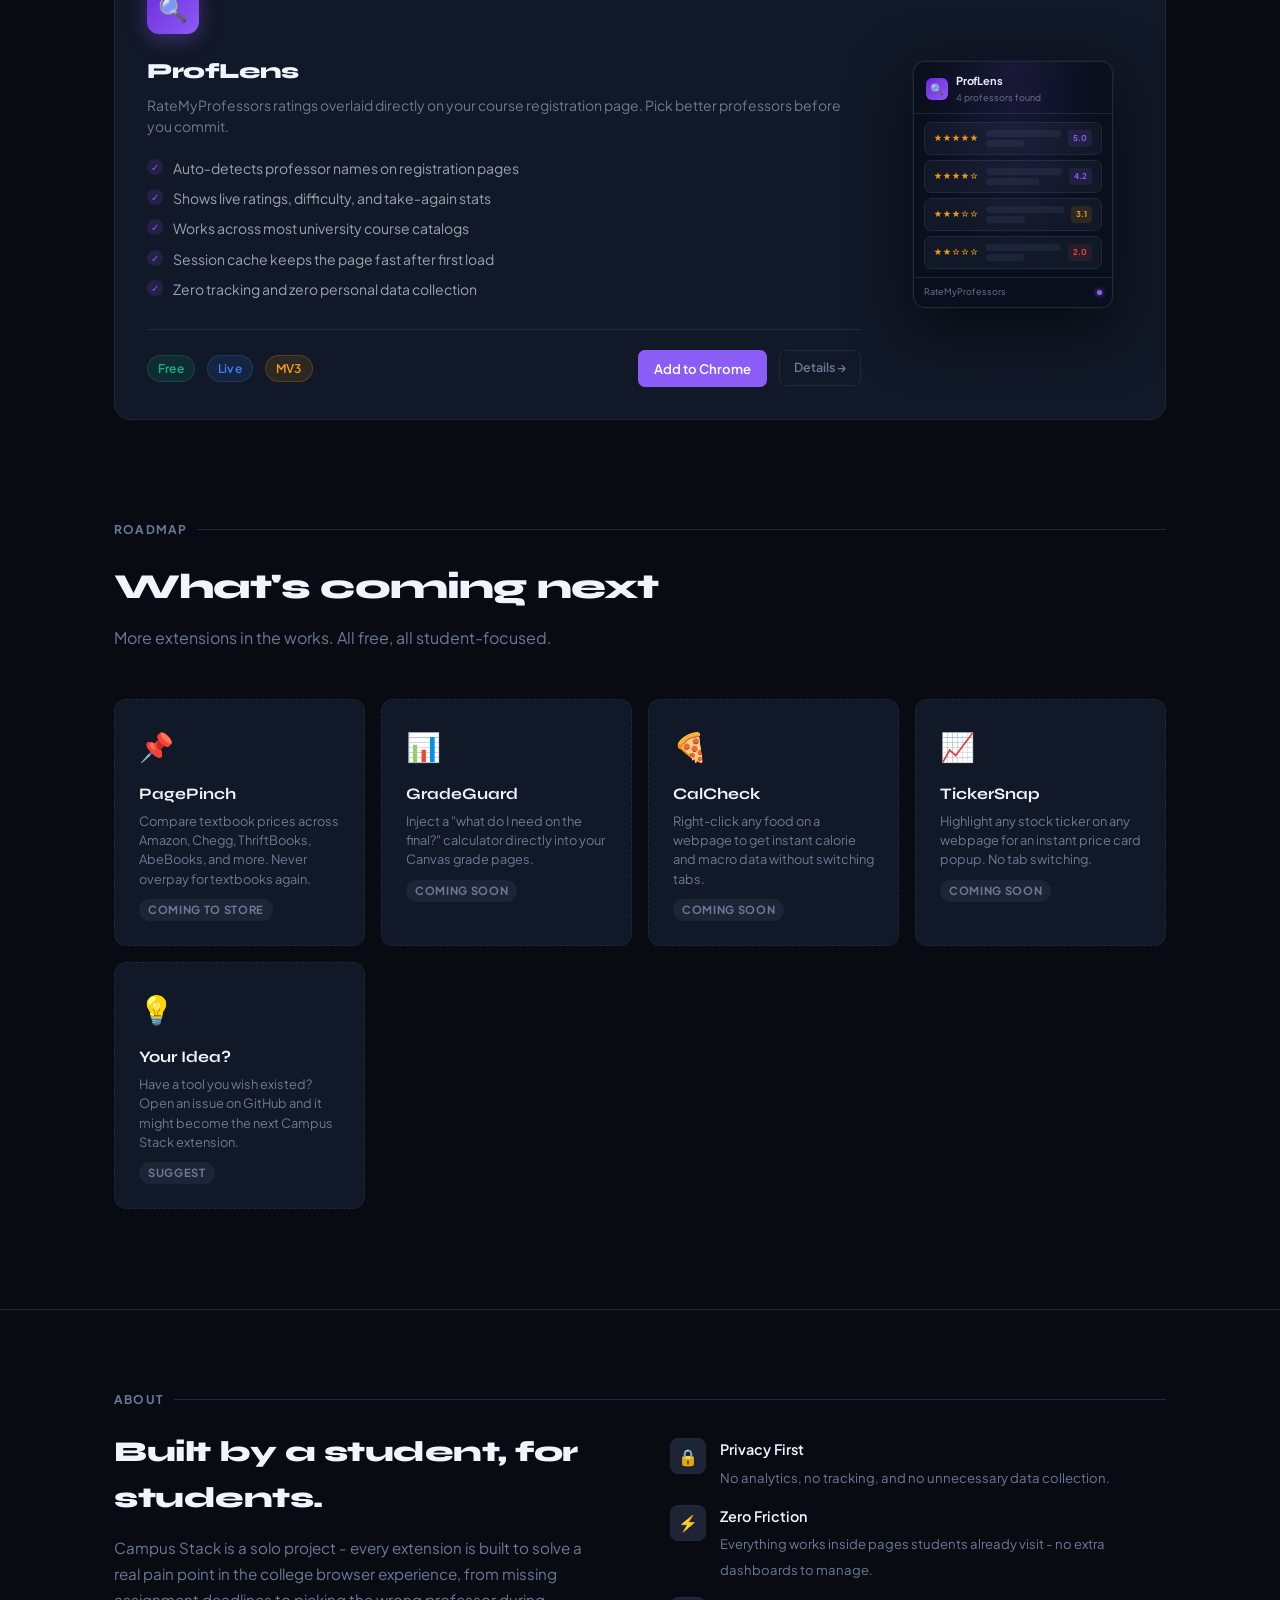
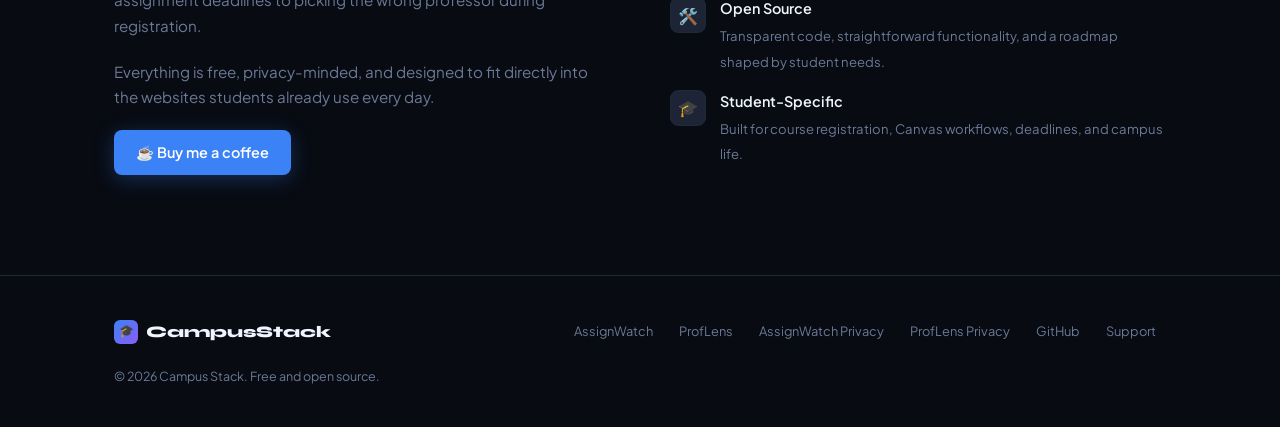
==== commit 9698363b: "Add favicon link to all pages" ====
--- a/index.html
+++ b/index.html
@@ -5,6 +5,7 @@
   <meta name="viewport" content="width=device-width, initial-scale=1.0">
   <title>Campus Stack - Free Chrome Extensions for Students</title>
   <meta name="description" content="Free Chrome extensions built for college students. Track assignments, find professor ratings, and more - all without leaving your browser.">
+  <link rel="icon" href="/favicon.svg" type="image/svg+xml">
   <link rel="preconnect" href="https://fonts.googleapis.com">
   <link rel="preconnect" href="https://fonts.gstatic.com" crossorigin>
   <link href="https://fonts.googleapis.com/css2?family=Syne:wght@700;800&family=Plus+Jakarta+Sans:wght@400;500;600&display=swap" rel="stylesheet">
